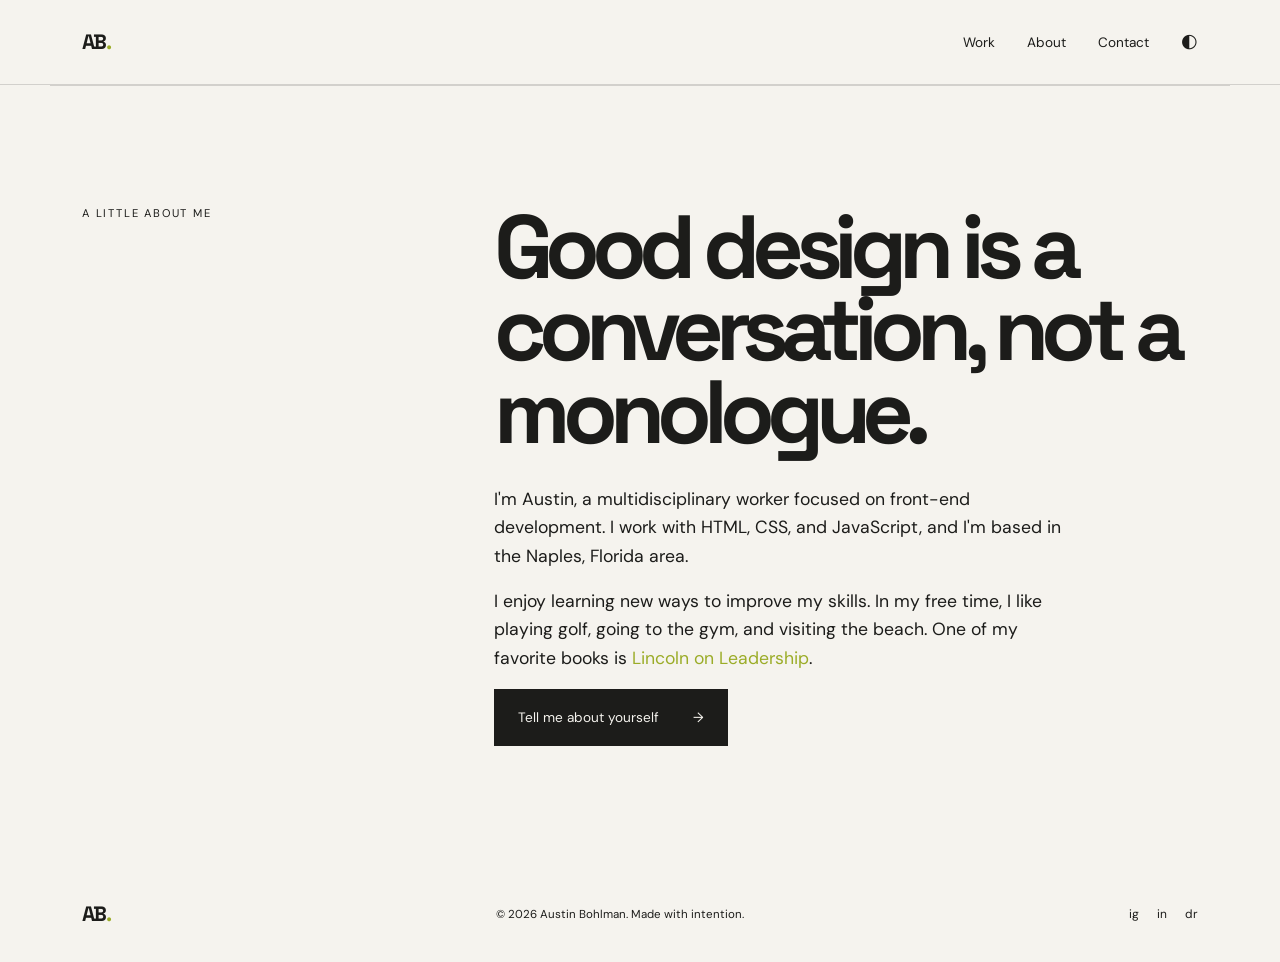
==== about.html @ 0b976046 "Create separate portfolio pages" ====
<!DOCTYPE html>
<html lang="en">
<head>
  <meta charset="UTF-8">
  <meta name="viewport" content="width=device-width, initial-scale=1.0">
  <meta name="description" content="About Austin Bohlman, a software engineer and front-end developer in Naples, Florida.">
  <title>About | Austin Bohlman</title>
  <link rel="preconnect" href="https://fonts.googleapis.com">
  <link rel="preconnect" href="https://fonts.gstatic.com" crossorigin>
  <link href="https://fonts.googleapis.com/css2?family=DM+Sans:wght@400;500;700&family=Space+Grotesk:wght@500;600;700&display=swap" rel="stylesheet">
  <link rel="stylesheet" href="style.css">
  <script src="script.js" defer></script>
</head>
<body>
  <header class="site-header">
    <nav class="nav container" aria-label="Main navigation">
      <a class="logo" href="index.html" aria-label="Austin Bohlman home">AB<span>.</span></a>
      <button class="menu-toggle" type="button" aria-expanded="false" aria-controls="nav-links">
        <span></span><span></span><span></span>
        <span class="sr-only">Open navigation menu</span>
      </button>
      <div class="nav-links" id="nav-links">
        <a href="work.html">Work</a>
        <a href="about.html" aria-current="page">About</a>
        <a href="contact.html">Contact</a>
        <button class="theme-toggle" type="button" aria-label="Switch to dark theme">◐</button>
      </div>
    </nav>
  </header>
  <main>
    <section class="about section container">
      <div class="about-label"><p class="eyebrow">A little about me</p></div>
      <div class="about-copy">
        <h1>Good design is a conversation, not a monologue.</h1>
        <p>I'm Austin, a multidisciplinary worker focused on front-end development. I work with HTML, CSS, and JavaScript, and I'm based in the Naples, Florida area.</p>
        <p>I enjoy learning new ways to improve my skills. In my free time, I like playing golf, going to the gym, and visiting the beach. One of my favorite books is <em>Lincoln on Leadership</em>.</p>
        <a class="text-link" href="contact.html">Tell me about yourself <span>→</span></a>
      </div>
    </section>
  </main>
  <footer class="footer container">
    <a class="logo" href="index.html" aria-label="Austin Bohlman home">AB<span>.</span></a>
    <p>© <span id="year"></span> Austin Bohlman. Made with intention.</p>
    <div class="social-links"><a href="#" aria-label="Instagram">ig</a><a href="#" aria-label="LinkedIn">in</a><a href="#" aria-label="Dribbble">dr</a></div>
  </footer>
</body>
</html>
---- style.css ----
:root {
  --bg: #f5f3ee;
  --surface: #ebe8e0;
  --text: #1c1c1a;
  --muted: #1c1c1a;
  --accent: #d9f45a;
  --line: rgba(28, 28, 26, .16);
  --serif: Georgia, "Times New Roman", serif;
}

* { box-sizing: border-box; }
html { scroll-behavior: smooth; }
body { margin: 0; background: var(--bg); color: var(--text); font-family: "DM Sans", sans-serif; }
a { color: inherit; text-decoration: none; }
button, input, textarea { color: inherit; font: inherit; }
.container { margin: 0 auto; max-width: 1180px; padding-left: 32px; padding-right: 32px; }
.site-header { border-bottom: 1px solid var(--line); }
.nav { align-items: center; display: flex; height: 84px; justify-content: space-between; }
.logo { font-family: "Space Grotesk", sans-serif; font-size: 1.3rem; font-weight: 700; letter-spacing: -.08em; }
.logo span, em { color: #9bac28; font-style: normal; }
.nav-links { align-items: center; display: flex; gap: 32px; }
.nav-links a, .theme-toggle, .filter-button { background: none; border: 0; cursor: pointer; font-size: .85rem; }
.nav-links a:hover, .social-links a:hover { color: #879628; }
.theme-toggle { font-size: 1.2rem; padding: 0 0 4px; }
.menu-toggle { background: none; border: 0; display: none; }
.menu-toggle span:not(.sr-only) { background: var(--text); display: block; height: 2px; margin: 4px; width: 22px; }
.sr-only { height: 1px; margin: -1px; overflow: hidden; position: absolute; width: 1px; clip: rect(0, 0, 0, 0); }
.hero { align-items: center; display: grid; gap: 60px; grid-template-columns: 1.1fr .9fr; min-height: 640px; }
.eyebrow { color: var(--muted); font-size: .7rem; letter-spacing: .16em; margin: 0 0 25px; text-transform: uppercase; }
h1, h2, h3, p { margin-top: 0; }
h1 { font-family: "Space Grotesk", sans-serif; font-size: clamp(3.5rem, 7vw, 6.7rem); letter-spacing: -.09em; line-height: .92; margin-bottom: 32px; max-width: 780px; }
h1 em, .contact h2 em { color: inherit; font-family: var(--serif); font-weight: 400; letter-spacing: -.08em; }
.hero-text { color: var(--text); font-size: 1.05rem; line-height: 1.6; max-width: 430px; }
.hero-actions { align-items: center; background-color: #1c1c1a; display: flex; gap: 28px; margin-top: 38px; width: fit-content; }
.text-link { background: var(--text); color: var(--bg); display: inline-flex; font-size: .85rem; gap: 22px; padding: 20px 24px; transition: transform .2s ease, background-color .2s ease, box-shadow .2s ease;}
.text-link:hover { background: #41413b; color: var(--bg); box-shadow: 0 4px 10px rgba(0, 0, 0, .18); transform: translateY(-2px) scale(1.01);}
.text-link span { margin-left: 12px; transition: transform .2s ease;}
.text-link:hover span {transform: translateX(3px);}
.button { border: 0; cursor: pointer; display: inline-flex; font-weight: 700; gap: 22px; justify-content: space-between; padding: 16px 20px; }
.button-primary { background: var(--text); color: var(--bg); }
.button-primary:hover { background: #41413b; transform: translateY(-2px); }
.text-link span { margin-left: 12px; }
.hero-art { height: 480px; position: relative; }
.sun { background: var(--accent); border-radius: 50%; height: 210px; left: 50%; position: absolute; top: 115px; transform: translateX(-50%); width: 210px; }
.orbit { --orbit-angle: -25deg; animation: orbit-drift 18s linear infinite; border: 1px solid var(--text); border-radius: 50%; left: 50%; position: absolute; top: 220px; transform: translate(-50%, -50%) rotate(var(--orbit-angle)); }
.orbit-one { animation-duration: 20s; height: 410px; width: 150px; }.orbit-two { animation-direction: reverse; animation-duration: 15s; height: 170px; width: 410px; }.orbit-three { --orbit-angle: 48deg; animation-duration: 24s; height: 390px; width: 270px; }
@keyframes orbit-drift {
  from { transform: translate(-50%, -50%) rotate(var(--orbit-angle)); }
  to { transform: translate(-50%, -50%) rotate(calc(var(--orbit-angle) + 360deg)); }
}
@media (prefers-reduced-motion: reduce) {
  .orbit { animation: none; }
}
.hero-card { background: var(--text); cursor: pointer; bottom: 10px; color: var(--bg); padding: 20px; position: absolute; right: 2%; width: 190px; transition: transform .2s ease, box-shadow .2s ease;}
.hero-card:hover { background: var(--text); box-shadow: 0 5px 12px rgba(0, 0, 0, .2); transform: translateY(-3px);}
.hero-card span { color: var(--bg); display: block; font-size: .65rem; margin-bottom: 30px; text-transform: uppercase; }.hero-card strong { font-family: var(--serif); font-size: 1.1rem; font-weight: 400; line-height: 1.2; }.hero-card i { background: var(--accent); border-radius: 50%; display: block; height: 9px; margin-top: 30px; width: 9px; }
.section { padding-bottom: 120px; padding-top: 120px; }
.section-heading { align-items: end; border-bottom: 1px solid var(--line); display: flex; justify-content: space-between; margin-bottom: 36px; padding-bottom: 28px; }
h2 { font-family: "Space Grotesk", sans-serif; font-size: clamp(2.5rem, 5vw, 4.5rem); letter-spacing: -.08em; line-height: .95; margin-bottom: 0; }
.filters { display: flex; gap: 22px; }.filter-button { color: var(--muted); padding: 0 0 4px; }.filter-button.active { border-bottom: 1px solid; color: var(--text); }
.project-grid { display: grid; gap: 55px 24px; grid-template-columns: 1fr 1fr; }.project-card.hidden { display: none; }
.project-image { align-items: center; display: flex; height: 370px; justify-content: space-between; overflow: hidden; padding: 24px; position: relative; }.project-image span { font-family: "Space Grotesk", sans-serif; font-size: clamp(2rem, 5vw, 4rem); letter-spacing: -.1em; }.project-image small { align-self: start; font-size: .65rem; }
.image-lumen { background: #c5d8ff; }.image-lumen span { color: #263b77; }.image-north { background: #d5d1c6; }.image-north span { font-family: var(--serif); font-style: italic; }.image-mono { background: #e3a8a0; }.image-mono span { color: #f5f3ee; }.image-pulse { background: #d5e65a; }.image-pulse span { color: #4b5220; }
.project-meta { align-items: start; display: flex; justify-content: space-between; padding-top: 18px; }.project-meta h3 { font-size: 1rem; margin-bottom: 7px; }.project-meta p { color: var(--muted); font-size: .75rem; }.project-meta a { border: 1px solid var(--line); border-radius: 50%; display: grid; height: 35px; place-items: center; width: 35px; }
.about { border-top: 1px solid var(--line); display: grid; gap: 60px; grid-template-columns: 1fr 2fr; }.about-copy { max-width: 700px; }.about-copy h2 { font-size: clamp(2.2rem, 4vw, 4rem); margin-bottom: 38px; }.about-copy p { color: var(--muted); font-size: 1.1rem; line-height: 1.6; max-width: 590px; }
.contact { background: var(--surface); max-width: none; padding-left: max(32px, calc((100vw - 1116px) / 2)); padding-right: max(32px, calc((100vw - 1116px) / 2)); }.contact h2 { font-size: clamp(3rem, 7vw, 6.7rem); margin-bottom: 70px; }.contact-form { display: grid; gap: 34px 24px; grid-template-columns: 1fr 1fr; max-width: 760px; }.contact-form label { border-bottom: 1px solid var(--line); display: flex; flex-direction: column; gap: 13px; padding-bottom: 11px; }.contact-form label span { color: var(--muted); font-size: .7rem; text-transform: uppercase; }.contact-form input, .contact-form textarea { background: none; border: 0; outline: 0; resize: vertical; }.message-field { grid-column: 1 / -1; }.contact-form .button { justify-self: start; }.form-status { font-size: .8rem; margin: 0; }
.footer { align-items: center; display: flex; justify-content: space-between; padding-bottom: 35px; padding-top: 35px; }.footer p { color: var(--muted); font-size: .72rem; margin: 0; }.social-links { display: flex; gap: 18px; font-size: .75rem; }
body.dark { --bg: #1c1c1a; --surface: #292925; --text: #f5f3ee; --muted: #f5f3ee; --line: rgba(245, 243, 238, .18); }.dark .image-north { background: #918d81; }.dark .image-mono { background: #ad756e; }
@media (max-width: 700px) { .container { padding-left: 20px; padding-right: 20px; }.nav { height: 70px; }.menu-toggle { display: block; }.nav-links { background: var(--bg); display: none; flex-direction: column; gap: 24px; left: 0; padding: 30px; position: absolute; right: 0; top: 70px; z-index: 5; }.nav-links.open { display: flex; }.hero { display: block; min-height: auto; padding-bottom: 70px; padding-top: 80px; }.hero-art { height: 390px; margin-top: 35px; }.sun { height: 160px; top: 90px; width: 160px; }.orbit { top: 170px; }.orbit-one { height: 320px; width: 120px; }.orbit-two { height: 130px; width: 320px; }.orbit-three { height: 300px; width: 205px; }.hero-card { bottom: 0; }.section { padding-bottom: 80px; padding-top: 80px; }.section-heading { align-items: start; display: block; }.filters { margin-top: 28px; }.project-grid { display: block; }.project-card { margin-bottom: 45px; }.project-image { height: 270px; }.about { display: block; }.about-label { margin-bottom: 30px; }.contact { padding-left: 20px; padding-right: 20px; }.contact h2 { margin-bottom: 45px; }.contact-form { display: block; }.contact-form label { margin-bottom: 32px; }.footer { align-items: start; flex-wrap: wrap; gap: 22px; }.footer p { order: 3; width: 100%; } }
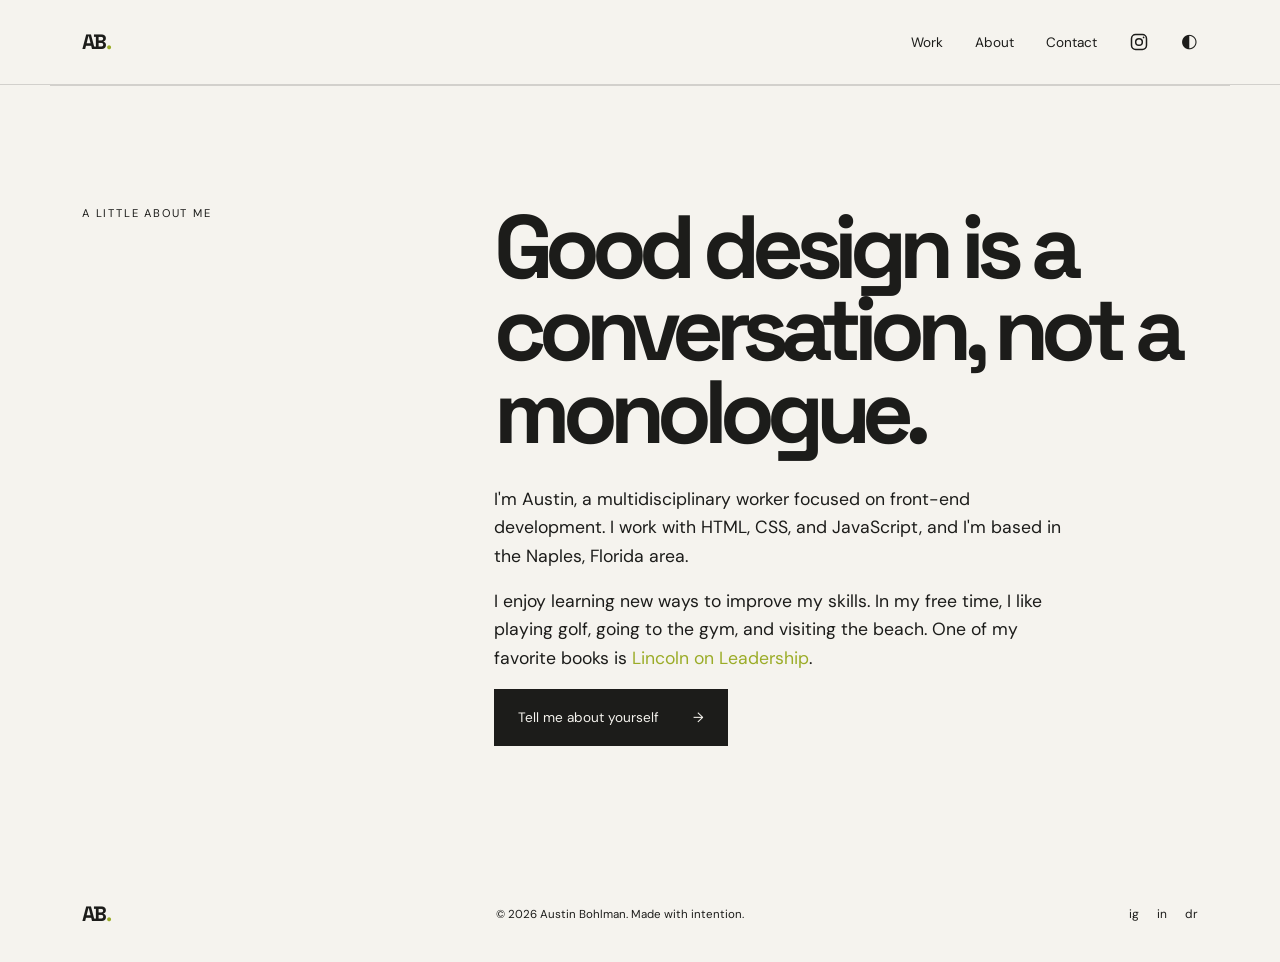
==== commit 75e725f4: "Update portfolio project descriptions" ====
--- a/about.html
+++ b/about.html
@@ -23,6 +23,9 @@
         <a href="work.html">Work</a>
         <a href="about.html" aria-current="page">About</a>
         <a href="contact.html">Contact</a>
+        <a class="instagram-link" href="https://www.instagram.com/Austin.Bohlman/" target="_blank" rel="noopener noreferrer" aria-label="Visit Austin Bohlman on Instagram">
+          <svg viewBox="0 0 24 24" aria-hidden="true" focusable="false"><rect x="3" y="3" width="18" height="18" rx="5"></rect><circle cx="12" cy="12" r="4"></circle><circle class="instagram-dot" cx="17.5" cy="6.5" r="1"></circle></svg>
+        </a>
         <button class="theme-toggle" type="button" aria-label="Switch to dark theme">◐</button>
       </div>
     </nav>
--- a/style.css
+++ b/style.css
@@ -21,6 +21,9 @@
 .nav-links { align-items: center; display: flex; gap: 32px; }
 .nav-links a, .theme-toggle, .filter-button { background: none; border: 0; cursor: pointer; font-size: .85rem; }
 .nav-links a:hover, .social-links a:hover { color: #879628; }
+.instagram-link { align-items: center; display: inline-flex; }
+.instagram-link svg { fill: none; height: 20px; stroke: currentColor; stroke-width: 1.8; width: 20px; }
+.instagram-link .instagram-dot { fill: currentColor; stroke: none; }
 .theme-toggle { font-size: 1.2rem; padding: 0 0 4px; }
 .menu-toggle { background: none; border: 0; display: none; }
 .menu-toggle span:not(.sr-only) { background: var(--text); display: block; height: 2px; margin: 4px; width: 22px; }
